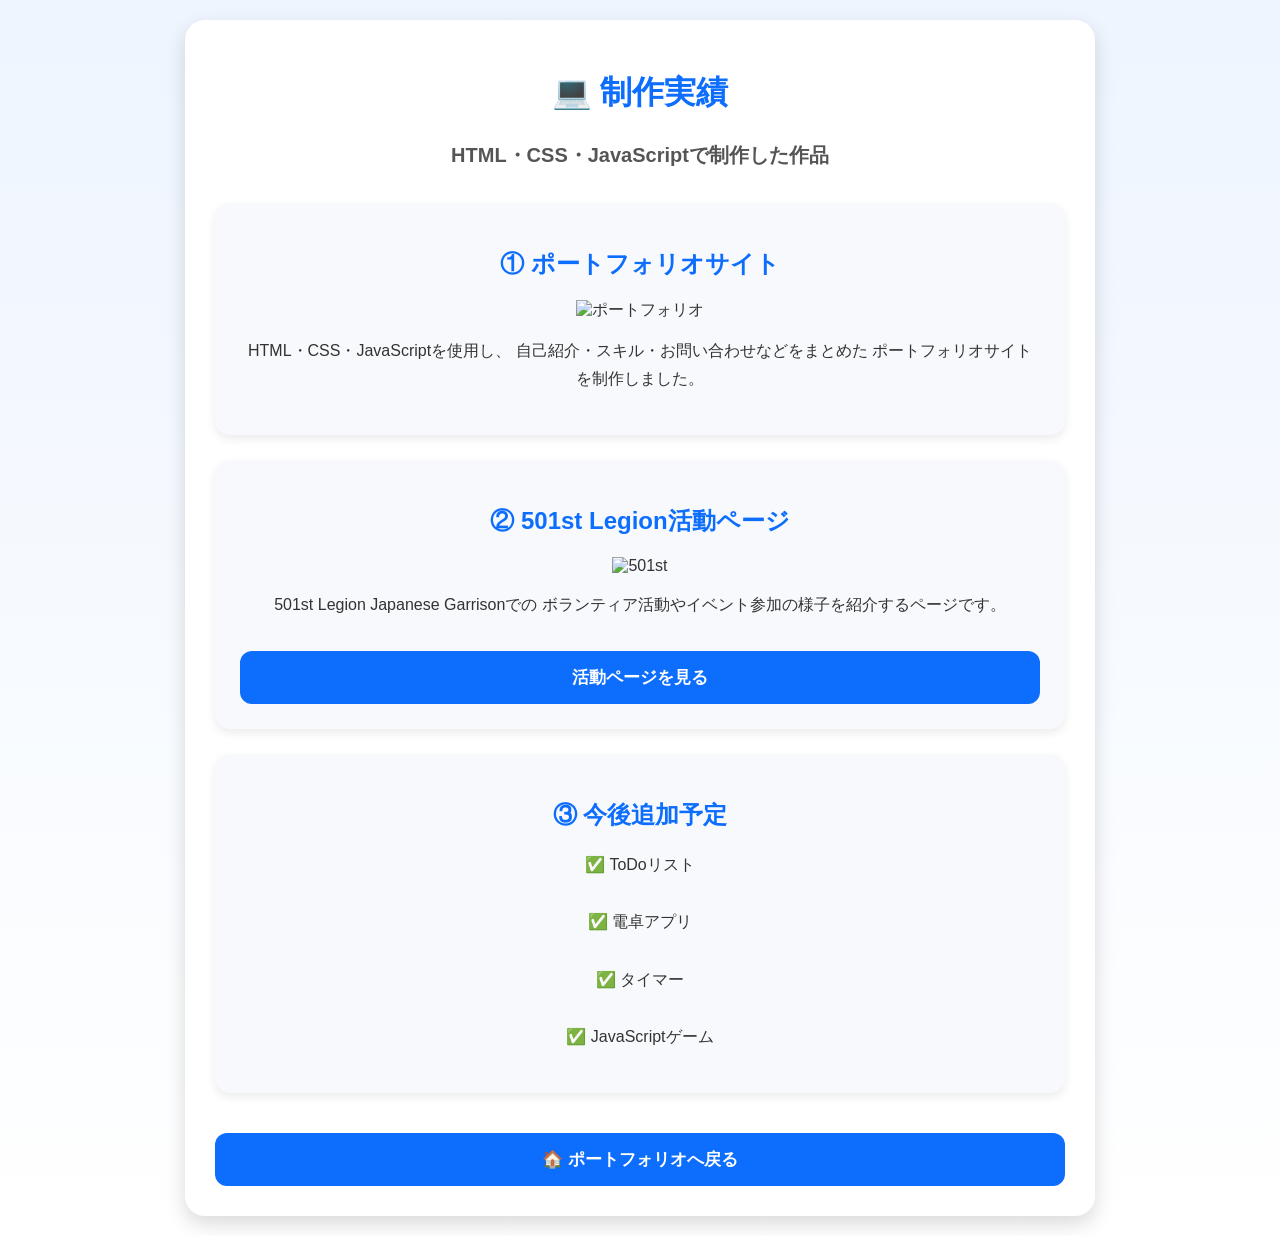
==== works.html @ a0ef1bde "Add works.html with project showcase" ====
<!DOCTYPE html>
<html lang="ja">

<head>
  <meta charset="UTF-8">
  <meta name="viewport" content="width=device-width, initial-scale=1.0">
  <title>制作実績 | 小緑玄輝</title>

  <link rel="stylesheet" href="style.css">
</head>

<body>

<div class="container">

  <h1>💻 制作実績</h1>

  <p class="job">
    HTML・CSS・JavaScriptで制作した作品
  </p>

  <div class="card">

    <h2>① ポートフォリオサイト</h2>

    <img
      src="https://i.ibb.co/6GkLnxn/IMG-2354.jpg"
      class="gallery"
      alt="ポートフォリオ">

    <p>

      HTML・CSS・JavaScriptを使用し、
      自己紹介・スキル・お問い合わせなどをまとめた
      ポートフォリオサイトを制作しました。

    </p>

  </div>

  <div class="card">

    <h2>② 501st Legion活動ページ</h2>

    <img
      src="https://i.ibb.co/WpVb29Dw/IMG-3790.jpg"
      class="gallery"
      alt="501st">

    <p>

      501st Legion Japanese Garrisonでの
      ボランティア活動やイベント参加の様子を紹介するページです。

    </p>

    <a href="https://genki20226.github.io/hobby/">
      <button>活動ページを見る</button>
    </a>

  </div>

  <div class="card">

    <h2>③ 今後追加予定</h2>

    <p>

      ✅ ToDoリスト<br><br>

      ✅ 電卓アプリ<br><br>

      ✅ タイマー<br><br>

      ✅ JavaScriptゲーム

    </p>

  </div>

  <a href="https://genki20226.github.io/portfolio/">
    <button>🏠 ポートフォリオへ戻る</button>
  </a>

</div>

<script src="script.js"></script>

</body>

</html>
---- style.css ----
body {
  margin: 0;
  padding: 20px;
  background: linear-gradient(to bottom, #eef5ff, #ffffff);
  font-family: "Yu Gothic", "Hiragino Sans", sans-serif;
  color: #333;
  transition: 0.3s;
}

.nav {
  max-width: 850px;
  margin: 0 auto 20px;
  display: flex;
  gap: 10px;
  justify-content: center;
  flex-wrap: wrap;
}

.nav a,
.dark-btn {
  padding: 10px 14px;
  border-radius: 20px;
  background: #0d6efd;
  color: white;
  text-decoration: none;
  border: none;
  font-size: 14px;
}

.container {
  max-width: 850px;
  margin: auto;
  background: #fff;
  padding: 30px;
  border-radius: 20px;
  box-shadow: 0 8px 20px rgba(0,0,0,.15);
  text-align: center;
}

.profile-img {
  width: 160px;
  height: 160px;
  object-fit: cover;
  border-radius: 50%;
  border: 5px solid #0d6efd;
  margin-bottom: 20px;
}

h1 {
  color: #0d6efd;
}

.job {
  font-size: 20px;
  color: #555;
  font-weight: bold;
  margin-bottom: 30px;
}

.card {
  background: #f8f9fc;
  border-radius: 15px;
  padding: 25px;
  margin: 25px 0;
  box-shadow: 0 4px 10px rgba(0,0,0,.08);
}

.card h2 {
  color: #0d6efd;
}

p {
  line-height: 1.8;
}

.bar {
  background: #ddd;
  height: 14px;
  border-radius: 20px;
  overflow: hidden;
  margin-bottom: 20px;
}

.bar-html,
.bar-css,
.bar-js {
  height: 100%;
  border-radius: 20px;
}

.bar-html {
  width: 70%;
  background: #ff5722;
}

.bar-css {
  width: 65%;
  background: #2965f1;
}

.bar-js {
  width: 30%;
  background: #f7df1e;
}

.work-card {
  background: white;
  border-radius: 15px;
  padding: 20px;
  margin: 20px 0;
  box-shadow: 0 4px 10px rgba(0,0,0,.08);
}

button {
  width: 100%;
  padding: 15px;
  margin-top: 15px;
  border: none;
  border-radius: 12px;
  background: #0d6efd;
  color: white;
  font-size: 17px;
  font-weight: bold;
  cursor: pointer;
  transition: 0.3s;
}

button:hover,
.nav a:hover,
.dark-btn:hover {
  background: #0b5ed7;
  transform: translateY(-2px);
}

a {
  text-decoration: none;
}

.fade {
  animation: fadeUp 0.8s ease;
}

@keyframes fadeUp {
  from {
    opacity: 0;
    transform: translateY(25px);
  }

  to {
    opacity: 1;
    transform: translateY(0);
  }
}

/* ダークモード */

body.dark {
  background: linear-gradient(to bottom, #111827, #1f2937);
  color: #f3f4f6;
}

body.dark .container {
  background: #111827;
}

body.dark .card,
body.dark .work-card {
  background: #1f2937;
}

body.dark .job {
  color: #cbd5e1;
}

body.dark .bar {
  background: #374151;
}

/* スマホ対応 */

@media (max-width: 600px) {
  .container {
    padding: 20px;
  }

  .profile-img {
    width: 130px;
    height: 130px;
  }

  .nav a,
  .dark-btn {
    font-size: 13px;
    padding: 9px 12px;
  }
}
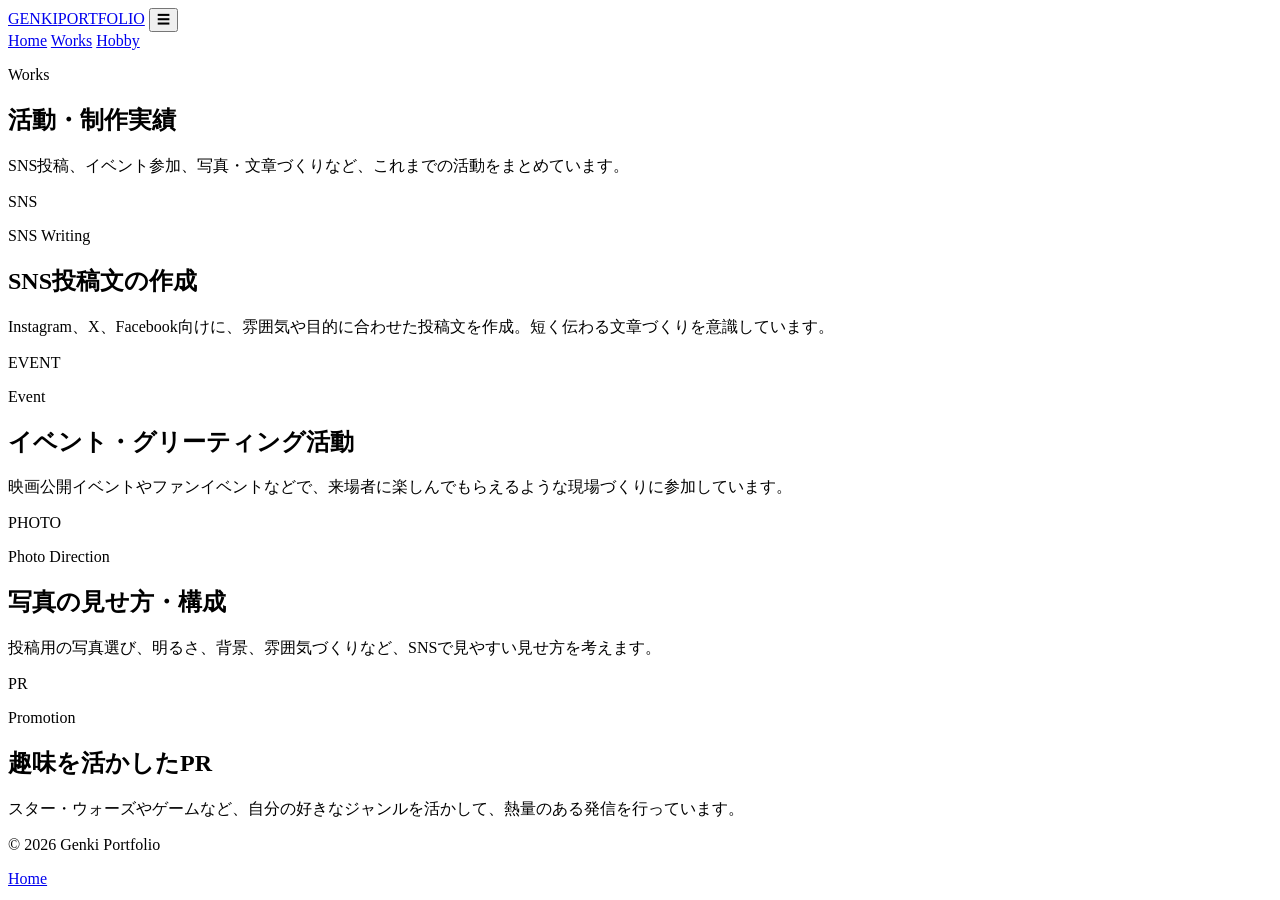
==== commit 7092d35b: "Add files via upload" ====
--- a/works.html
+++ b/works.html
@@ -1,91 +1,82 @@
 <!DOCTYPE html>
 <html lang="ja">
+<head>
+  <meta charset="UTF-8" />
+  <meta name="viewport" content="width=device-width, initial-scale=1.0" />
+  <title>Genki Portfolio | Works</title>
+  <meta name="description" content="小緑玄輝の制作実績・活動実績ページです。" />
+  <link rel="stylesheet" href="style.css" />
+</head>
+<body>
+  <header class="site-header">
+    <div class="container header-inner">
+      <a class="logo" href="index.html">GENKI<span>PORTFOLIO</span></a>
+      <button class="nav-toggle" aria-label="メニューを開く">☰</button>
+      <nav class="site-nav">
+        <a href="index.html">Home</a>
+        <a href="works.html" class="active">Works</a>
+        <a href="hobby.html">Hobby</a>
+      </nav>
+    </div>
+  </header>
 
-<head>
-  <meta charset="UTF-8">
-  <meta name="viewport" content="width=device-width, initial-scale=1.0">
-  <title>制作実績 | 小緑玄輝</title>
+  <main>
+    <section class="page-hero">
+      <div class="container fade-in">
+        <p class="eyebrow">Works</p>
+        <h1>活動・制作実績</h1>
+        <p class="lead">SNS投稿、イベント参加、写真・文章づくりなど、これまでの活動をまとめています。</p>
+      </div>
+    </section>
 
-  <link rel="stylesheet" href="style.css">
-</head>
+    <section class="section">
+      <div class="container works-grid">
+        <article class="work-card">
+          <div class="work-image">SNS</div>
+          <div class="work-content">
+            <p class="tag">SNS Writing</p>
+            <h2>SNS投稿文の作成</h2>
+            <p>Instagram、X、Facebook向けに、雰囲気や目的に合わせた投稿文を作成。短く伝わる文章づくりを意識しています。</p>
+          </div>
+        </article>
 
-<body>
+        <article class="work-card">
+          <div class="work-image">EVENT</div>
+          <div class="work-content">
+            <p class="tag">Event</p>
+            <h2>イベント・グリーティング活動</h2>
+            <p>映画公開イベントやファンイベントなどで、来場者に楽しんでもらえるような現場づくりに参加しています。</p>
+          </div>
+        </article>
 
-<div class="container">
+        <article class="work-card">
+          <div class="work-image">PHOTO</div>
+          <div class="work-content">
+            <p class="tag">Photo Direction</p>
+            <h2>写真の見せ方・構成</h2>
+            <p>投稿用の写真選び、明るさ、背景、雰囲気づくりなど、SNSで見やすい見せ方を考えます。</p>
+          </div>
+        </article>
 
-  <h1>💻 制作実績</h1>
+        <article class="work-card">
+          <div class="work-image">PR</div>
+          <div class="work-content">
+            <p class="tag">Promotion</p>
+            <h2>趣味を活かしたPR</h2>
+            <p>スター・ウォーズやゲームなど、自分の好きなジャンルを活かして、熱量のある発信を行っています。</p>
+          </div>
+        </article>
+      </div>
+    </section>
+  </main>
 
-  <p class="job">
-    HTML・CSS・JavaScriptで制作した作品
-  </p>
+  <footer class="site-footer">
+    <div class="container footer-inner">
+      <p>© 2026 Genki Portfolio</p>
+      <a href="index.html">Home</a>
+    </div>
+  </footer>
 
-  <div class="card">
-
-    <h2>① ポートフォリオサイト</h2>
-
-    <img
-      src="https://i.ibb.co/6GkLnxn/IMG-2354.jpg"
-      class="gallery"
-      alt="ポートフォリオ">
-
-    <p>
-
-      HTML・CSS・JavaScriptを使用し、
-      自己紹介・スキル・お問い合わせなどをまとめた
-      ポートフォリオサイトを制作しました。
-
-    </p>
-
-  </div>
-
-  <div class="card">
-
-    <h2>② 501st Legion活動ページ</h2>
-
-    <img
-      src="https://i.ibb.co/WpVb29Dw/IMG-3790.jpg"
-      class="gallery"
-      alt="501st">
-
-    <p>
-
-      501st Legion Japanese Garrisonでの
-      ボランティア活動やイベント参加の様子を紹介するページです。
-
-    </p>
-
-    <a href="https://genki20226.github.io/hobby/">
-      <button>活動ページを見る</button>
-    </a>
-
-  </div>
-
-  <div class="card">
-
-    <h2>③ 今後追加予定</h2>
-
-    <p>
-
-      ✅ ToDoリスト<br><br>
-
-      ✅ 電卓アプリ<br><br>
-
-      ✅ タイマー<br><br>
-
-      ✅ JavaScriptゲーム
-
-    </p>
-
-  </div>
-
-  <a href="https://genki20226.github.io/portfolio/">
-    <button>🏠 ポートフォリオへ戻る</button>
-  </a>
-
-</div>
-
-<script src="script.js"></script>
-
+  <script src="script.js"></script>
 </body>
-
 </html>
